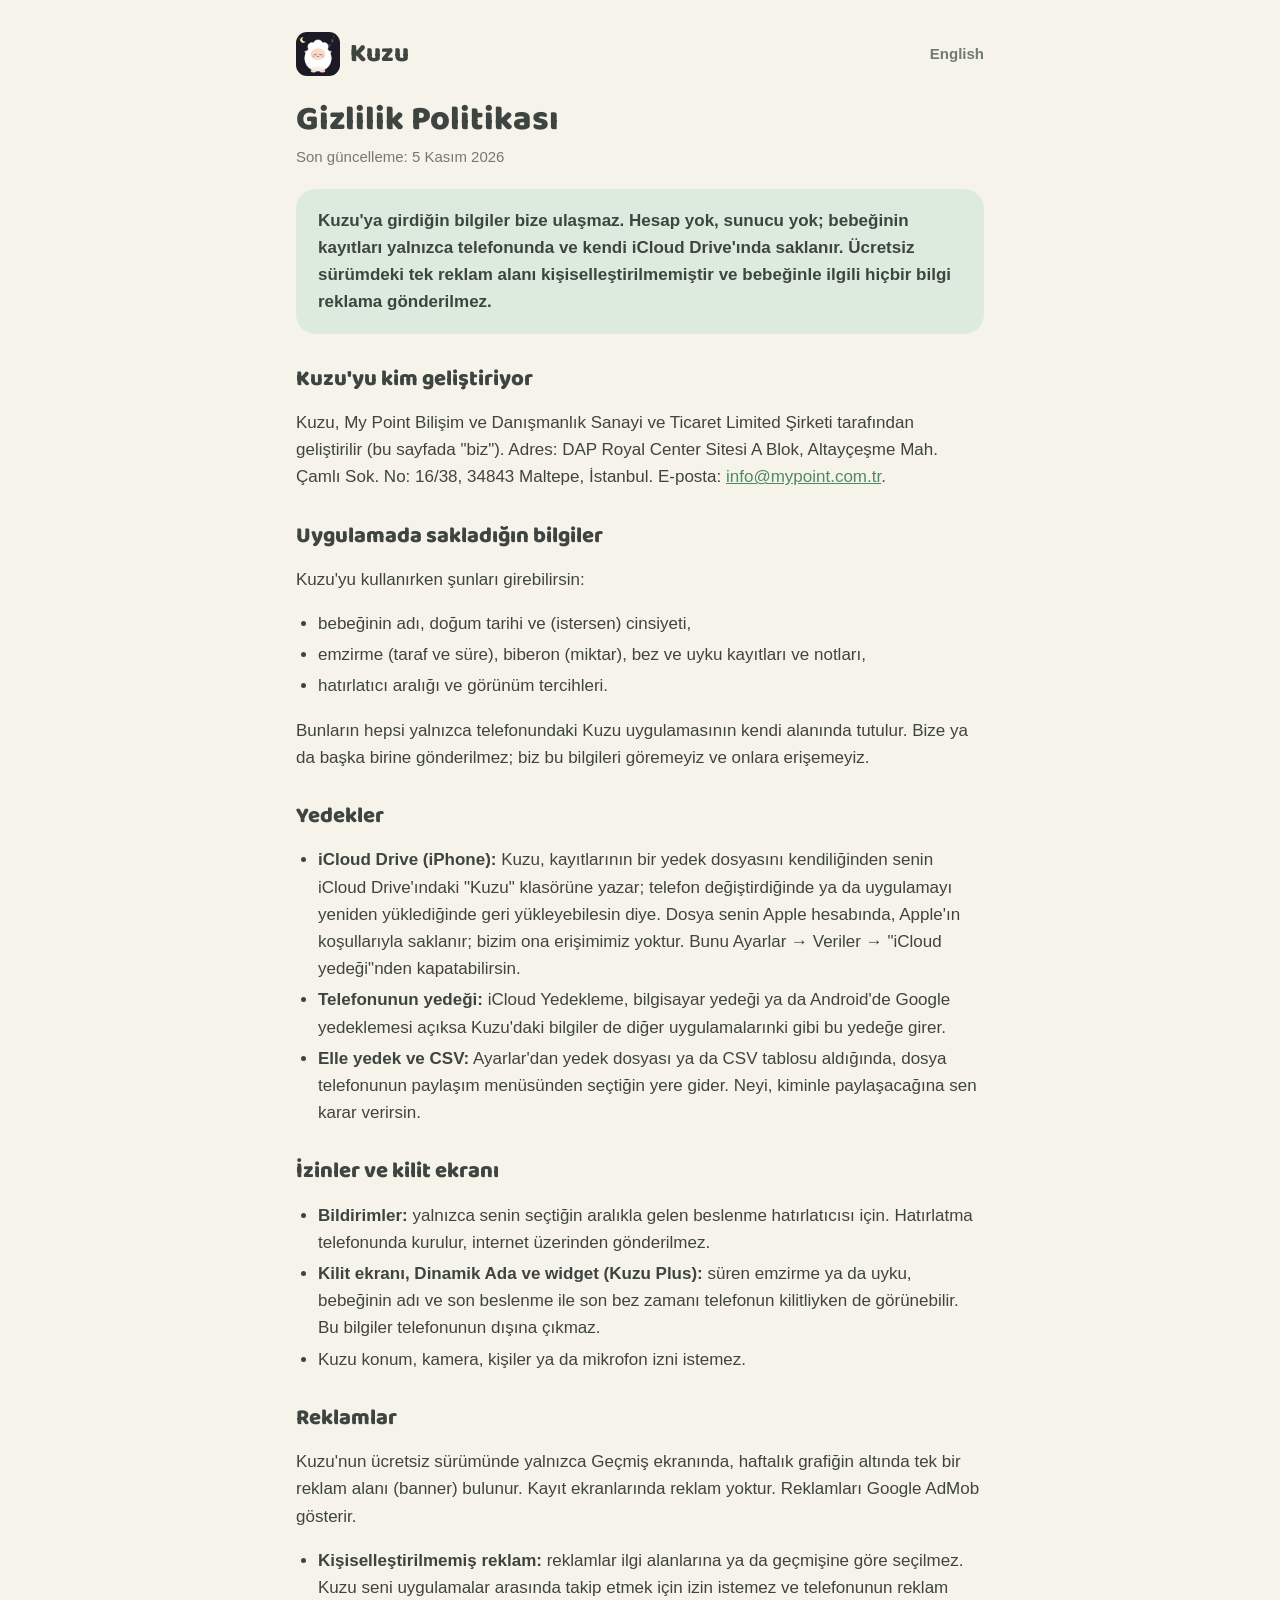
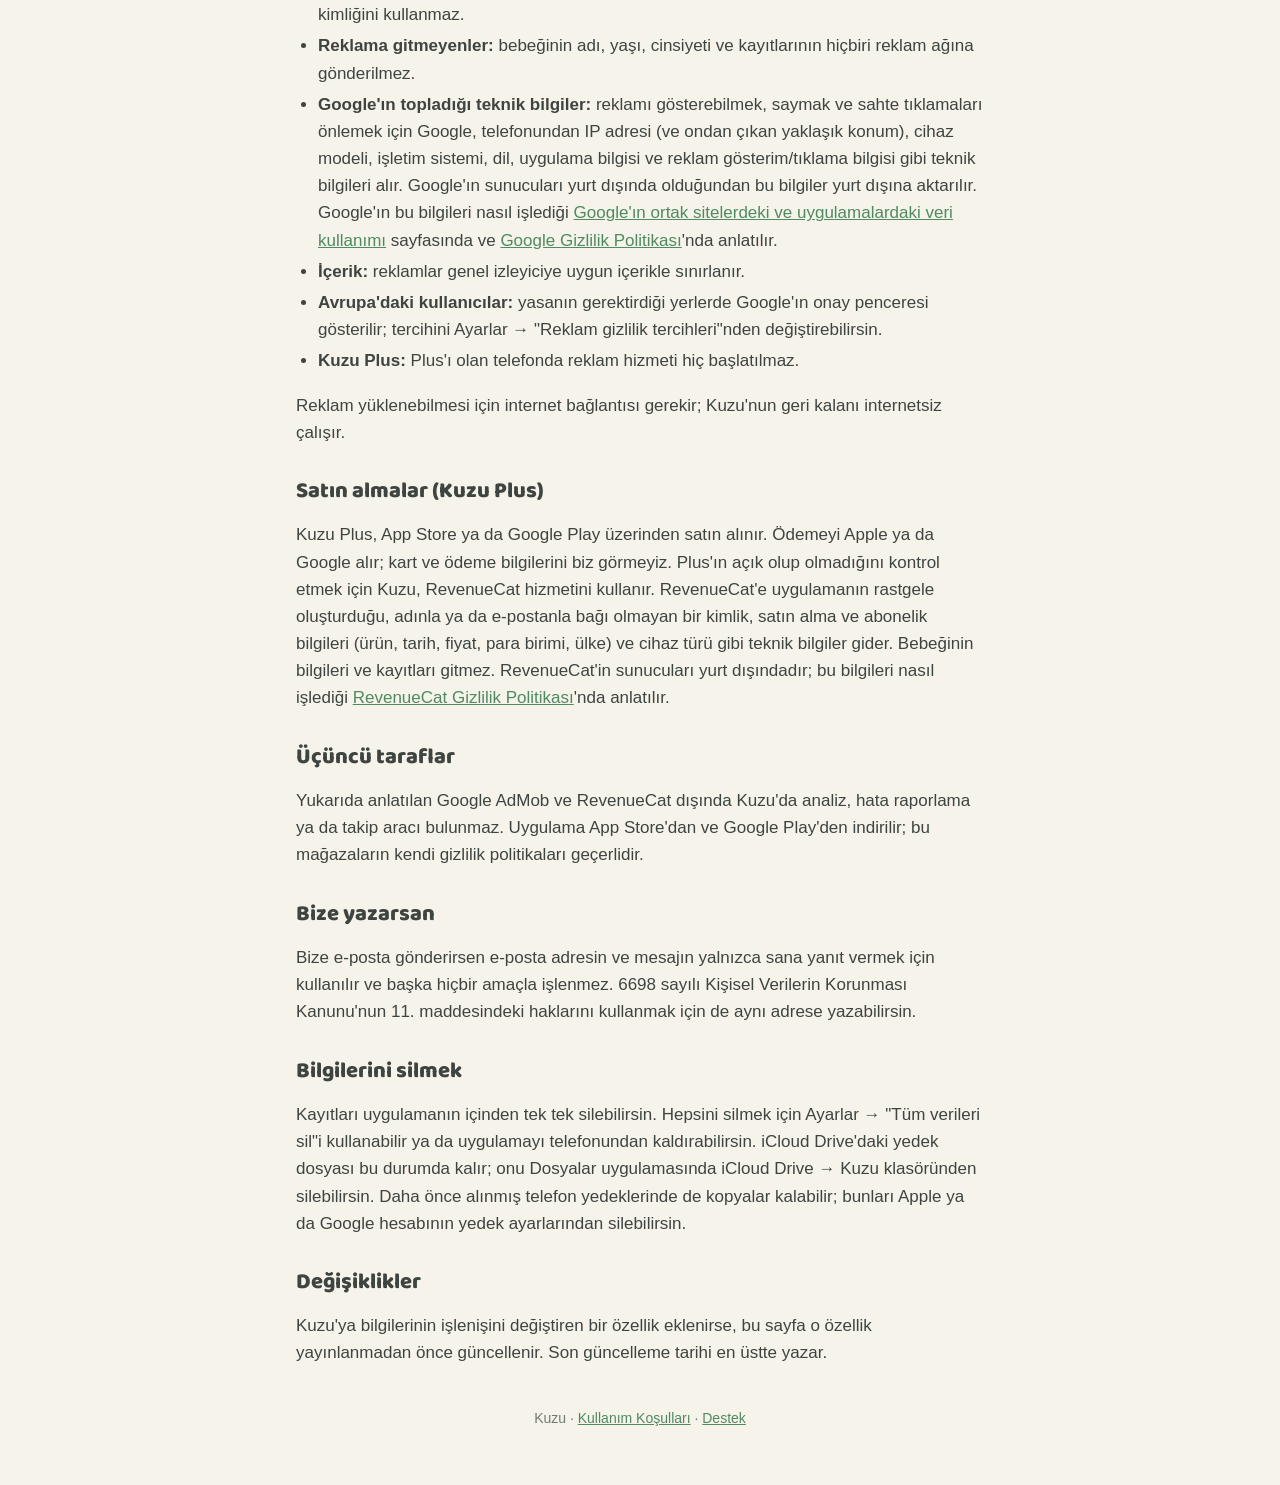
==== gizlilik/index.html @ 3d6c44f4 "feat: AdMob banner in History and the kuzu.mypoint.com.tr site - Ads (Kuzum's pattern): consent via " ====
<!doctype html>
<html lang="tr">
  <head>
    <meta charset="utf-8" />
    <meta name="viewport" content="width=device-width, initial-scale=1" />
    <title>Gizlilik Politikası · Kuzu</title>
    <meta name="description" content="Kuzu gizlilik politikası: bebeğinin kayıtları yalnızca telefonunda ve kendi iCloud'unda saklanır." />
    <link rel="icon" href="../favicon.png" />
    <link rel="stylesheet" href="../style.css" />
    <link rel="alternate" hreflang="en" href="/en/privacy/" />
  </head>
  <body>
    <main>
      <header>
        <a class="brand" href="/"><img src="../icon.png" alt="" />Kuzu</a>
        <a class="lang" href="/en/privacy/" lang="en">English</a>
      </header>

      <h1>Gizlilik Politikası</h1>
      <p class="updated">Son güncelleme: 5 Kasım 2026</p>

      <p class="summary">
        Kuzu'ya girdiğin bilgiler bize ulaşmaz. Hesap yok, sunucu yok; bebeğinin kayıtları yalnızca telefonunda ve kendi iCloud
        Drive'ında saklanır. Ücretsiz sürümdeki tek reklam alanı kişiselleştirilmemiştir ve bebeğinle ilgili hiçbir bilgi reklama
        gönderilmez.
      </p>

      <h2>Kuzu'yu kim geliştiriyor</h2>
      <p>
        Kuzu, My Point Bilişim ve Danışmanlık Sanayi ve Ticaret Limited Şirketi tarafından geliştirilir (bu sayfada "biz"). Adres: DAP
        Royal Center Sitesi A Blok, Altayçeşme Mah. Çamlı Sok. No: 16/38, 34843 Maltepe, İstanbul. E-posta:
        <a href="mailto:info@mypoint.com.tr">info@mypoint.com.tr</a>.
      </p>

      <h2>Uygulamada sakladığın bilgiler</h2>
      <p>Kuzu'yu kullanırken şunları girebilirsin:</p>
      <ul>
        <li>bebeğinin adı, doğum tarihi ve (istersen) cinsiyeti,</li>
        <li>emzirme (taraf ve süre), biberon (miktar), bez ve uyku kayıtları ve notları,</li>
        <li>hatırlatıcı aralığı ve görünüm tercihleri.</li>
      </ul>
      <p>
        Bunların hepsi yalnızca telefonundaki Kuzu uygulamasının kendi alanında tutulur. Bize ya da başka birine gönderilmez; biz bu
        bilgileri göremeyiz ve onlara erişemeyiz.
      </p>

      <h2>Yedekler</h2>
      <ul>
        <li>
          <strong>iCloud Drive (iPhone):</strong> Kuzu, kayıtlarının bir yedek dosyasını kendiliğinden senin iCloud Drive'ındaki
          "Kuzu" klasörüne yazar; telefon değiştirdiğinde ya da uygulamayı yeniden yüklediğinde geri yükleyebilesin diye. Dosya senin
          Apple hesabında, Apple'ın koşullarıyla saklanır; bizim ona erişimimiz yoktur. Bunu Ayarlar → Veriler → "iCloud yedeği"nden
          kapatabilirsin.
        </li>
        <li>
          <strong>Telefonunun yedeği:</strong> iCloud Yedekleme, bilgisayar yedeği ya da Android'de Google yedeklemesi açıksa Kuzu'daki
          bilgiler de diğer uygulamalarınki gibi bu yedeğe girer.
        </li>
        <li>
          <strong>Elle yedek ve CSV:</strong> Ayarlar'dan yedek dosyası ya da CSV tablosu aldığında, dosya telefonunun paylaşım
          menüsünden seçtiğin yere gider. Neyi, kiminle paylaşacağına sen karar verirsin.
        </li>
      </ul>

      <h2>İzinler ve kilit ekranı</h2>
      <ul>
        <li>
          <strong>Bildirimler:</strong> yalnızca senin seçtiğin aralıkla gelen beslenme hatırlatıcısı için. Hatırlatma telefonunda
          kurulur, internet üzerinden gönderilmez.
        </li>
        <li>
          <strong>Kilit ekranı, Dinamik Ada ve widget (Kuzu Plus):</strong> süren emzirme ya da uyku, bebeğinin adı ve son beslenme ile
          son bez zamanı telefonun kilitliyken de görünebilir. Bu bilgiler telefonunun dışına çıkmaz.
        </li>
        <li>Kuzu konum, kamera, kişiler ya da mikrofon izni istemez.</li>
      </ul>

      <h2>Reklamlar</h2>
      <p>
        Kuzu'nun ücretsiz sürümünde yalnızca Geçmiş ekranında, haftalık grafiğin altında tek bir reklam alanı (banner) bulunur. Kayıt
        ekranlarında reklam yoktur. Reklamları Google AdMob gösterir.
      </p>
      <ul>
        <li>
          <strong>Kişiselleştirilmemiş reklam:</strong> reklamlar ilgi alanlarına ya da geçmişine göre seçilmez. Kuzu seni uygulamalar
          arasında takip etmek için izin istemez ve telefonunun reklam kimliğini kullanmaz.
        </li>
        <li>
          <strong>Reklama gitmeyenler:</strong> bebeğinin adı, yaşı, cinsiyeti ve kayıtlarının hiçbiri reklam ağına gönderilmez.
        </li>
        <li>
          <strong>Google'ın topladığı teknik bilgiler:</strong> reklamı gösterebilmek, saymak ve sahte tıklamaları önlemek için Google,
          telefonundan IP adresi (ve ondan çıkan yaklaşık konum), cihaz modeli, işletim sistemi, dil, uygulama bilgisi ve reklam
          gösterim/tıklama bilgisi gibi teknik bilgileri alır. Google'ın sunucuları yurt dışında olduğundan bu bilgiler yurt dışına
          aktarılır. Google'ın bu bilgileri nasıl işlediği
          <a href="https://policies.google.com/technologies/partner-sites?hl=tr">Google'ın ortak sitelerdeki ve uygulamalardaki veri
          kullanımı</a> sayfasında ve <a href="https://policies.google.com/privacy?hl=tr">Google Gizlilik Politikası</a>'nda
          anlatılır.
        </li>
        <li><strong>İçerik:</strong> reklamlar genel izleyiciye uygun içerikle sınırlanır.</li>
        <li>
          <strong>Avrupa'daki kullanıcılar:</strong> yasanın gerektirdiği yerlerde Google'ın onay penceresi gösterilir; tercihini
          Ayarlar → "Reklam gizlilik tercihleri"nden değiştirebilirsin.
        </li>
        <li><strong>Kuzu Plus:</strong> Plus'ı olan telefonda reklam hizmeti hiç başlatılmaz.</li>
      </ul>
      <p>Reklam yüklenebilmesi için internet bağlantısı gerekir; Kuzu'nun geri kalanı internetsiz çalışır.</p>

      <h2>Satın almalar (Kuzu Plus)</h2>
      <p>
        Kuzu Plus, App Store ya da Google Play üzerinden satın alınır. Ödemeyi Apple ya da Google alır; kart ve ödeme bilgilerini biz
        görmeyiz. Plus'ın açık olup olmadığını kontrol etmek için Kuzu, RevenueCat hizmetini kullanır. RevenueCat'e uygulamanın rastgele
        oluşturduğu, adınla ya da e-postanla bağı olmayan bir kimlik, satın alma ve abonelik bilgileri (ürün, tarih, fiyat, para
        birimi, ülke) ve cihaz türü gibi teknik bilgiler gider. Bebeğinin bilgileri ve kayıtları gitmez. RevenueCat'in sunucuları yurt
        dışındadır; bu bilgileri nasıl işlediği <a href="https://www.revenuecat.com/privacy">RevenueCat Gizlilik Politikası</a>'nda
        anlatılır.
      </p>

      <h2>Üçüncü taraflar</h2>
      <p>
        Yukarıda anlatılan Google AdMob ve RevenueCat dışında Kuzu'da analiz, hata raporlama ya da takip aracı bulunmaz. Uygulama App
        Store'dan ve Google Play'den indirilir; bu mağazaların kendi gizlilik politikaları geçerlidir.
      </p>

      <h2>Bize yazarsan</h2>
      <p>
        Bize e-posta gönderirsen e-posta adresin ve mesajın yalnızca sana yanıt vermek için kullanılır ve başka hiçbir amaçla
        işlenmez. 6698 sayılı Kişisel Verilerin Korunması Kanunu'nun 11. maddesindeki haklarını kullanmak için de aynı adrese
        yazabilirsin.
      </p>

      <h2>Bilgilerini silmek</h2>
      <p>
        Kayıtları uygulamanın içinden tek tek silebilirsin. Hepsini silmek için Ayarlar → "Tüm verileri sil"i kullanabilir ya da
        uygulamayı telefonundan kaldırabilirsin. iCloud Drive'daki yedek dosyası bu durumda kalır; onu Dosyalar uygulamasında iCloud
        Drive → Kuzu klasöründen silebilirsin. Daha önce alınmış telefon yedeklerinde de kopyalar kalabilir; bunları Apple ya da Google
        hesabının yedek ayarlarından silebilirsin.
      </p>

      <h2>Değişiklikler</h2>
      <p>
        Kuzu'ya bilgilerinin işlenişini değiştiren bir özellik eklenirse, bu sayfa o özellik yayınlanmadan önce güncellenir. Son
        güncelleme tarihi en üstte yazar.
      </p>

      <footer>Kuzu · <a href="/kosullar/">Kullanım Koşulları</a> · <a href="/destek/">Destek</a></footer>
    </main>
  </body>
</html>
---- style.css ----
/* Kuzu's neutral sage palette (src/theme/colors.ts), night after dark like the app. The heading font
   is served from here, no font CDN. */
@font-face {
  font-family: 'Baloo 2';
  src: url('baloo2.woff') format('woff');
  font-weight: 800;
  font-display: swap;
}

:root {
  --background: #f6f3ea;
  --surface: #ffffff;
  --ink: #3e4540;
  --muted: #737a74;
  --accent: #4f8a62;
  --accent-soft: #dcebdd;
}

@media (prefers-color-scheme: dark) {
  :root {
    --background: #1c1a24;
    --surface: #262430;
    --ink: #e2e6df;
    --muted: #9a9fa0;
    --accent: #9cc3a4;
    --accent-soft: #2f3d33;
  }
}
* {
  box-sizing: border-box;
}

body {
  margin: 0;
  background: var(--background);
  color: var(--ink);
  font: 17px/1.6 -apple-system, BlinkMacSystemFont, 'Segoe UI', Roboto, sans-serif;
}

main {
  max-width: 720px;
  margin: 0 auto;
  padding: 32px 16px 56px;
}

header {
  display: flex;
  align-items: center;
  justify-content: space-between;
  gap: 12px;
  margin-bottom: 24px;
}

.brand {
  display: flex;
  align-items: center;
  gap: 10px;
  color: var(--ink);
  text-decoration: none;
  font: 800 26px/1 'Baloo 2', sans-serif;
}

.brand img {
  width: 44px;
  height: 44px;
  border-radius: 11px;
}

.lang {
  color: var(--muted);
  font-size: 15px;
  font-weight: 600;
  text-decoration: none;
}

h1,
h2 {
  font-family: 'Baloo 2', sans-serif;
  font-weight: 800;
  line-height: 1.2;
}

h1 {
  font-size: 34px;
  margin: 0 0 4px;
}

h2 {
  font-size: 22px;
  margin: 32px 0 8px;
}

.updated {
  color: var(--muted);
  font-size: 15px;
  margin: 0 0 20px;
}

.card {
  background: var(--surface);
  border-radius: 20px;
  padding: 20px 22px;
}

.summary {
  background: var(--accent-soft);
  border-radius: 20px;
  padding: 18px 22px;
  font-weight: 600;
}

a {
  color: var(--accent);
}

ul {
  padding-left: 22px;
}

li {
  margin: 4px 0;
}

details {
  background: var(--surface);
  border-radius: 16px;
  padding: 14px 18px;
  margin: 10px 0;
}

summary {
  cursor: pointer;
  font-weight: 700;
}

details p {
  margin: 10px 0 0;
}

.links {
  display: grid;
  gap: 12px;
  margin-top: 24px;
}

.links a {
  display: block;
  background: var(--surface);
  border-radius: 16px;
  padding: 16px 20px;
  color: var(--ink);
  font-weight: 700;
  text-decoration: none;
}

.hero {
  text-align: center;
  padding-top: 24px;
}

.hero img {
  width: 128px;
  height: 128px;
  border-radius: 30px;
}

.hero p {
  color: var(--muted);
}

footer {
  margin-top: 40px;
  color: var(--muted);
  font-size: 14px;
  text-align: center;
}
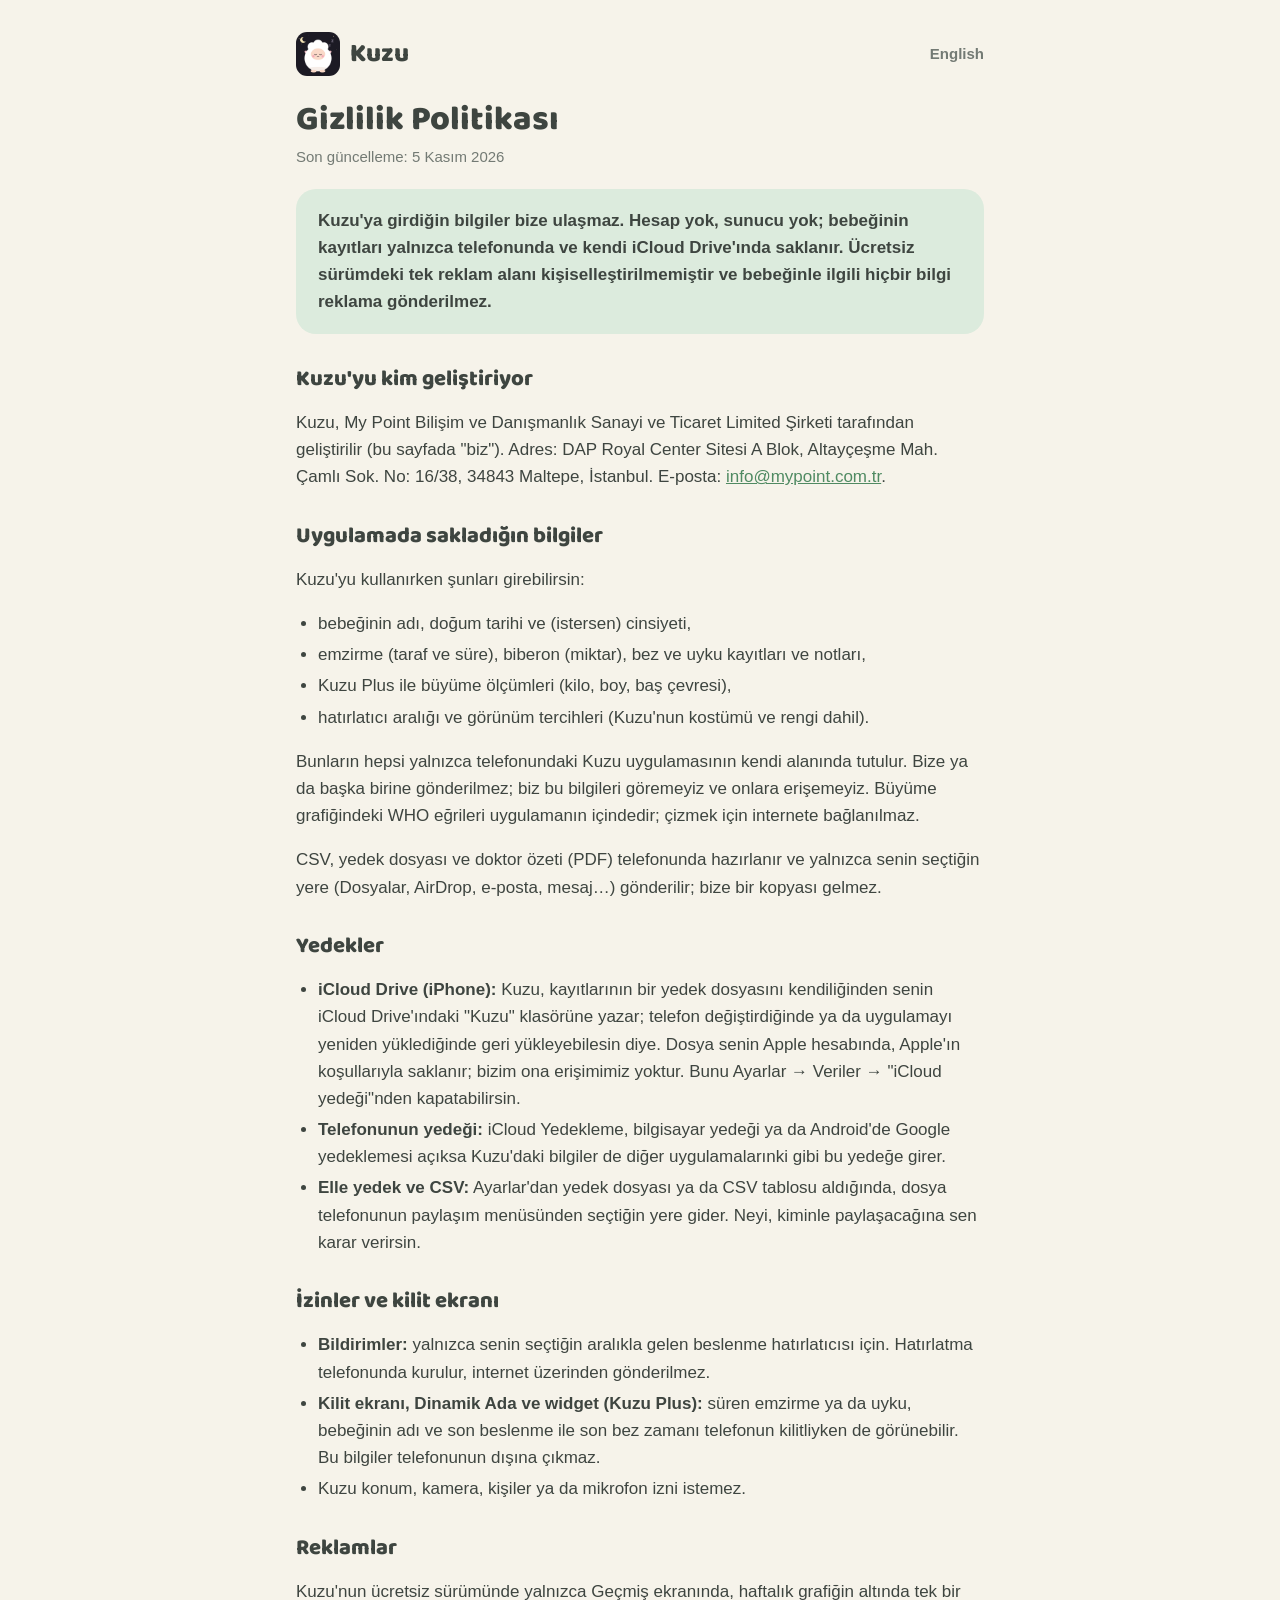
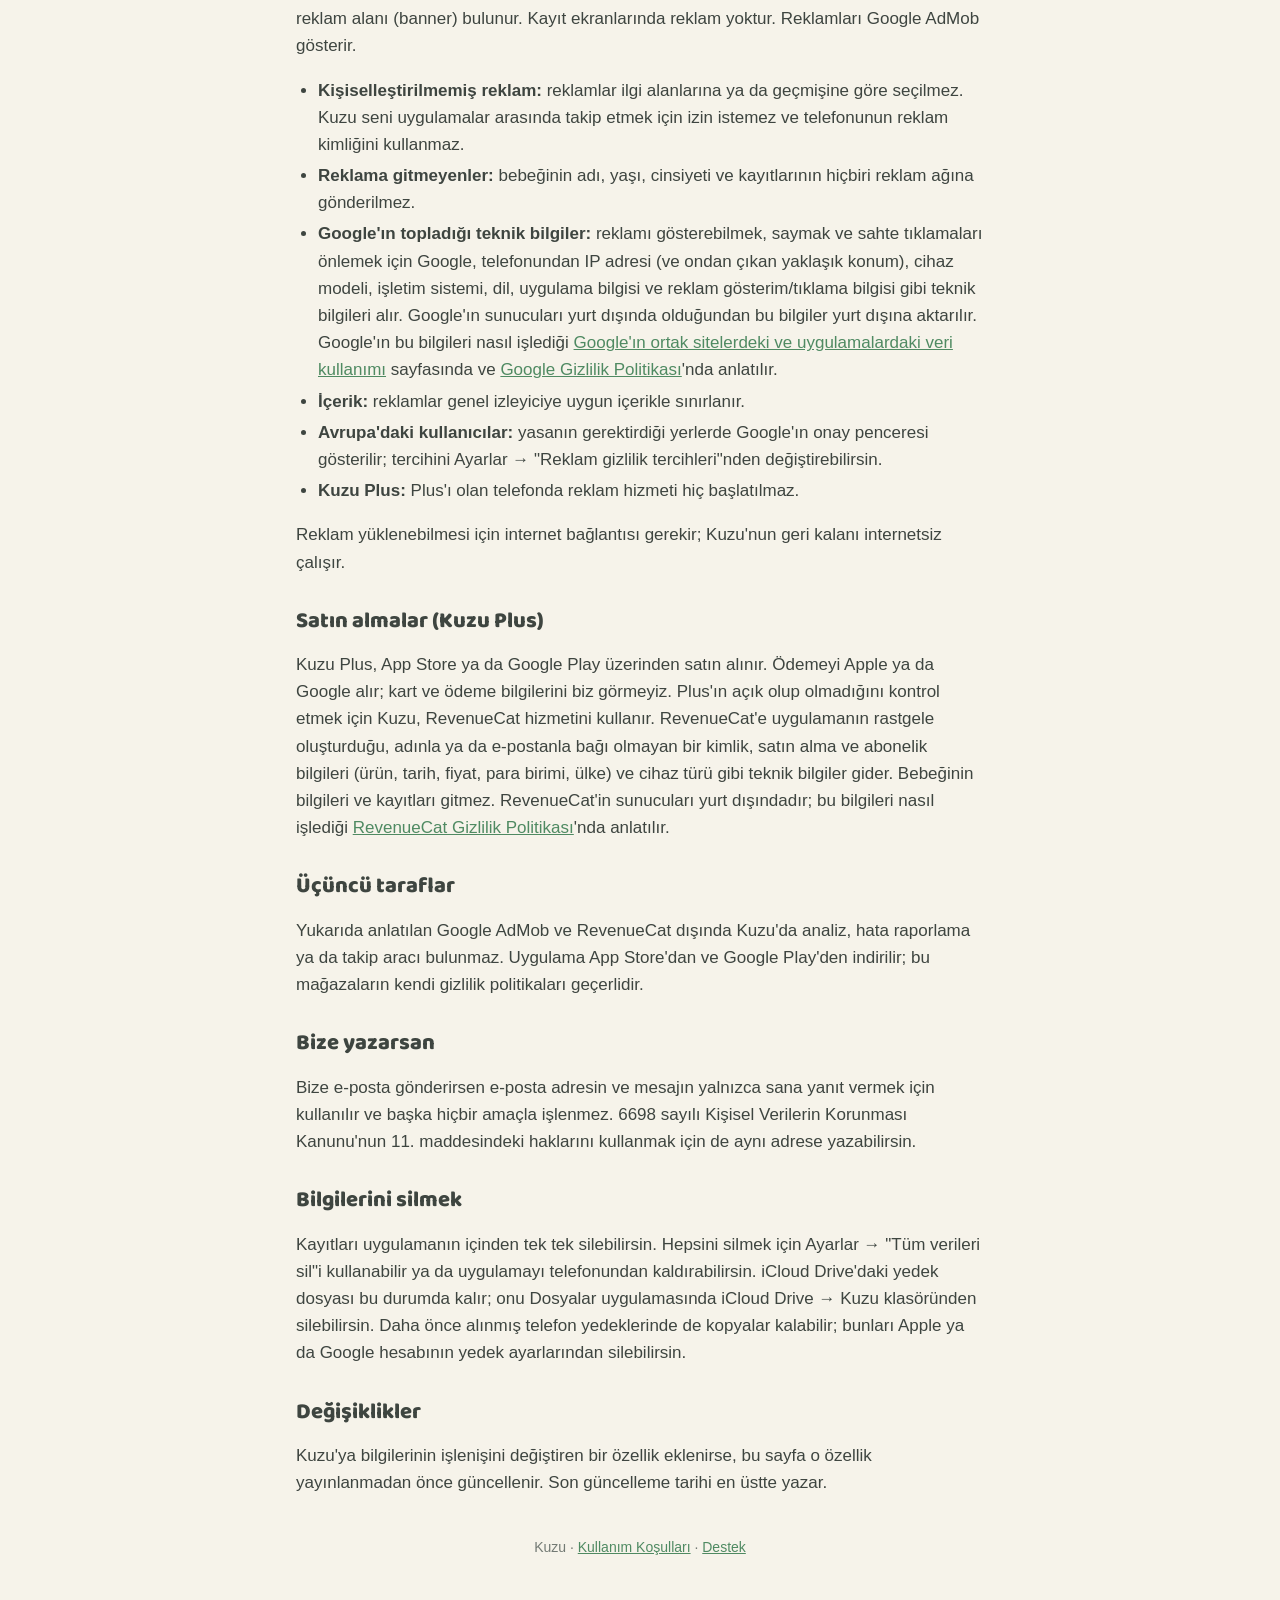
==== commit e630cdc1: "feat: outfits and colours, doctor summary PDF, growth with WHO curves - Plus colours (lavender, peac" ====
--- a/gizlilik/index.html
+++ b/gizlilik/index.html
@@ -37,11 +37,17 @@
       <ul>
         <li>bebeğinin adı, doğum tarihi ve (istersen) cinsiyeti,</li>
         <li>emzirme (taraf ve süre), biberon (miktar), bez ve uyku kayıtları ve notları,</li>
-        <li>hatırlatıcı aralığı ve görünüm tercihleri.</li>
+        <li>Kuzu Plus ile büyüme ölçümleri (kilo, boy, baş çevresi),</li>
+        <li>hatırlatıcı aralığı ve görünüm tercihleri (Kuzu'nun kostümü ve rengi dahil).</li>
       </ul>
       <p>
         Bunların hepsi yalnızca telefonundaki Kuzu uygulamasının kendi alanında tutulur. Bize ya da başka birine gönderilmez; biz bu
-        bilgileri göremeyiz ve onlara erişemeyiz.
+        bilgileri göremeyiz ve onlara erişemeyiz. Büyüme grafiğindeki WHO eğrileri uygulamanın içindedir; çizmek için internete
+        bağlanılmaz.
+      </p>
+      <p>
+        CSV, yedek dosyası ve doktor özeti (PDF) telefonunda hazırlanır ve yalnızca senin seçtiğin yere (Dosyalar, AirDrop, e-posta,
+        mesaj…) gönderilir; bize bir kopyası gelmez.
       </p>
 
       <h2>Yedekler</h2>
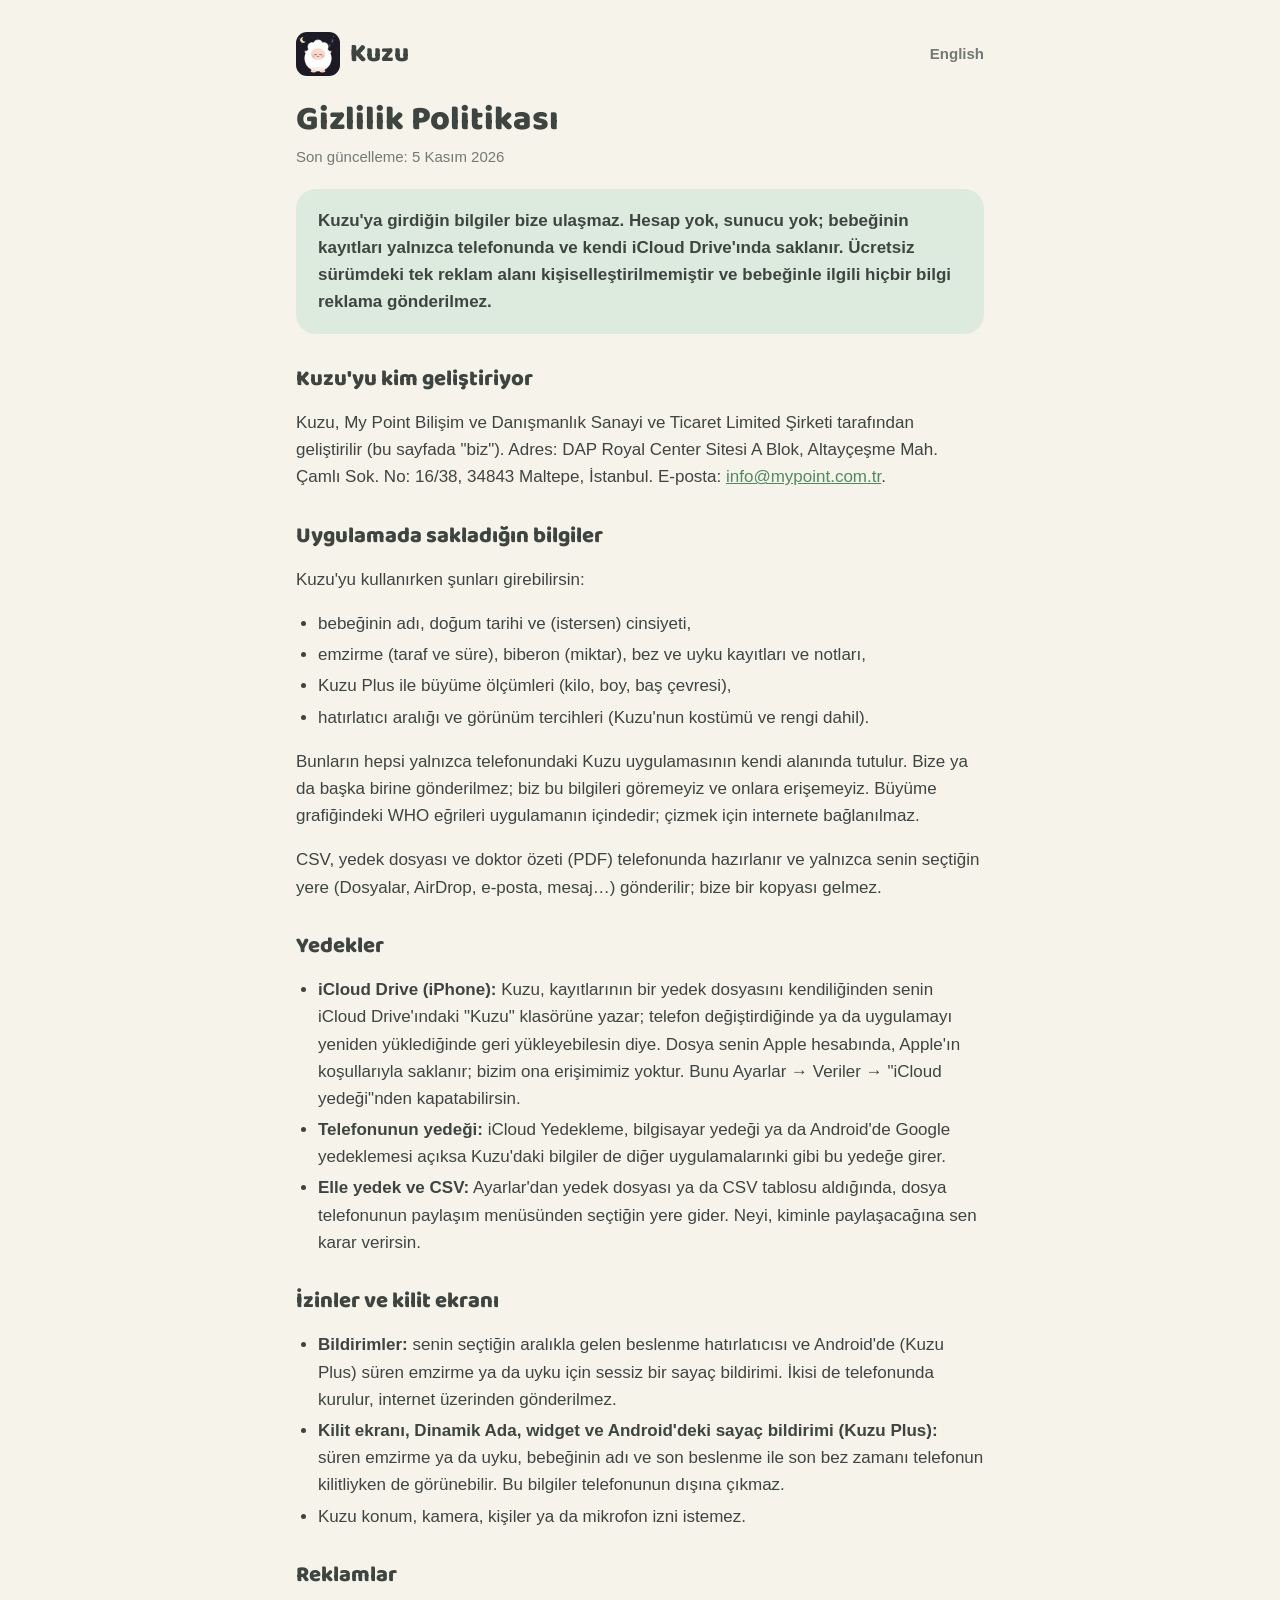
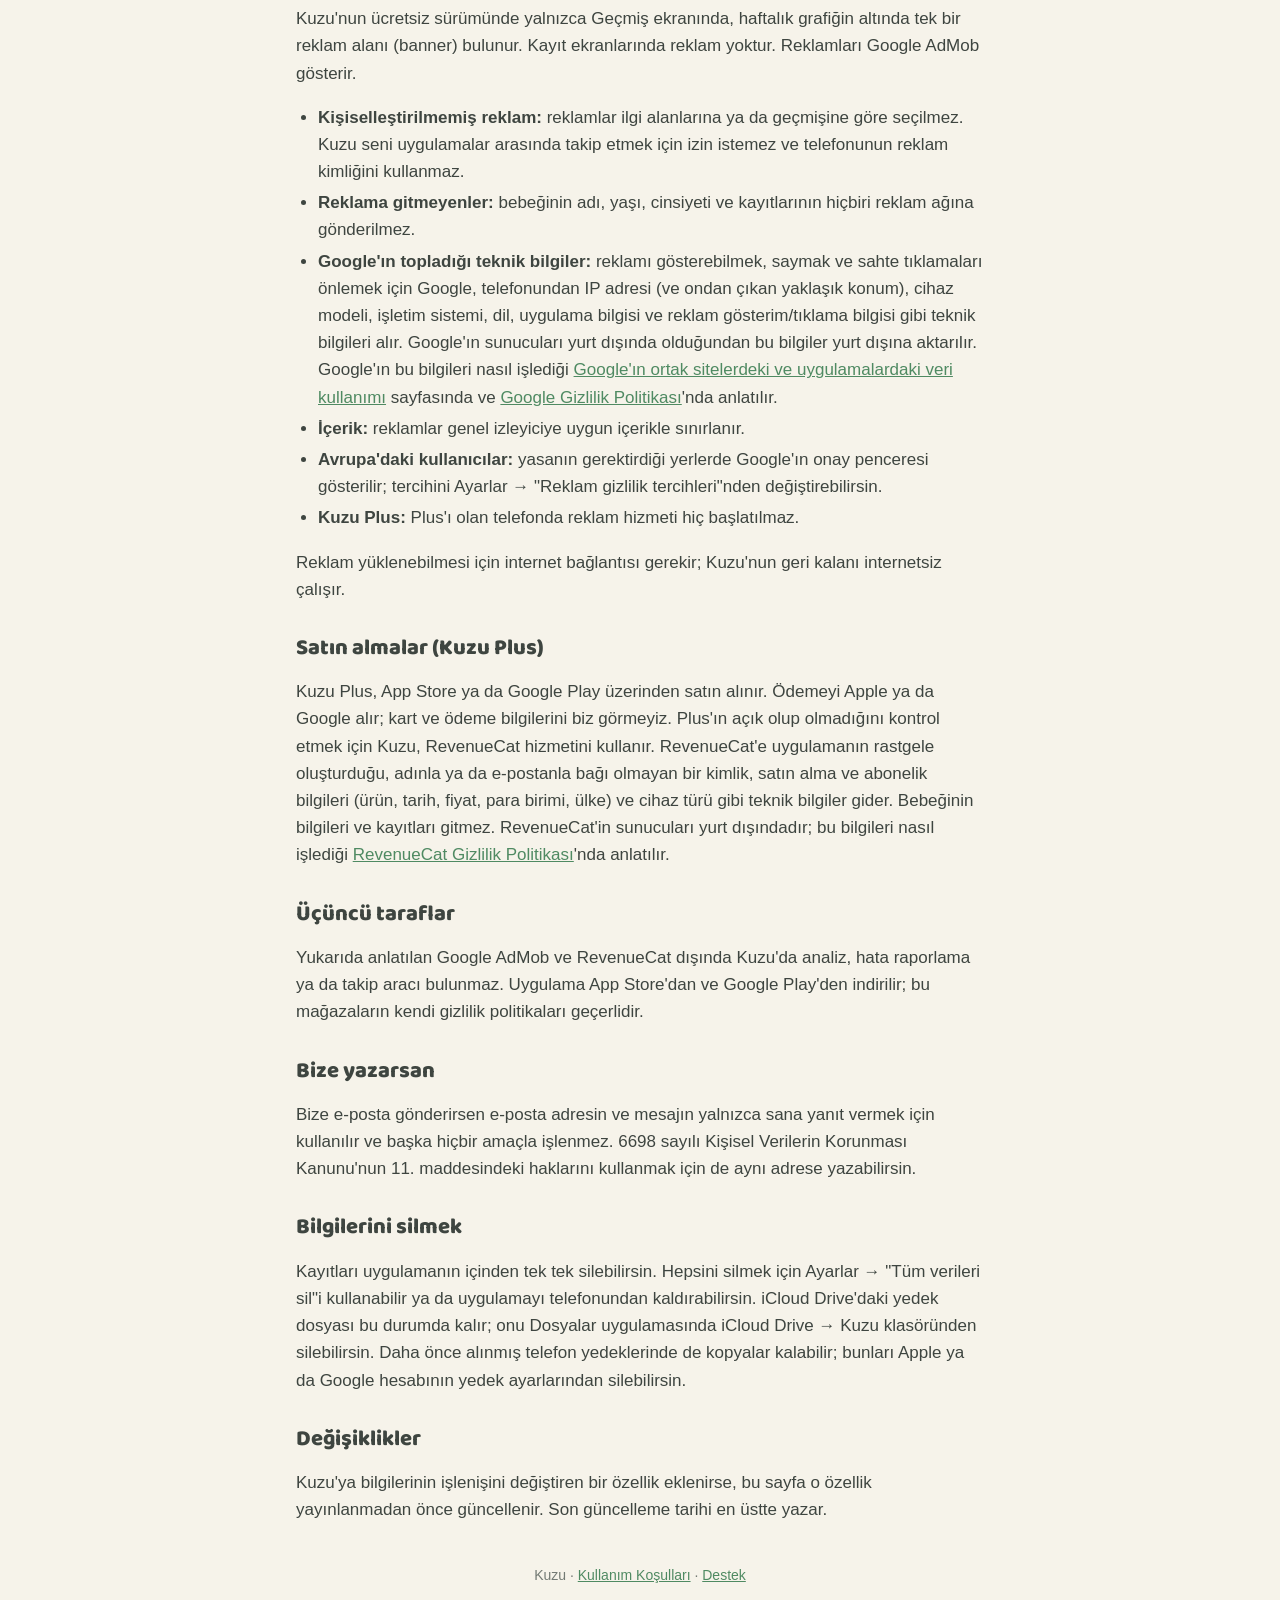
==== commit 4f548e19: "feat: Android support and the Android timer notification - First Android build: fix first-launch lin" ====
--- a/gizlilik/index.html
+++ b/gizlilik/index.html
@@ -71,11 +71,11 @@
       <h2>İzinler ve kilit ekranı</h2>
       <ul>
         <li>
-          <strong>Bildirimler:</strong> yalnızca senin seçtiğin aralıkla gelen beslenme hatırlatıcısı için. Hatırlatma telefonunda
-          kurulur, internet üzerinden gönderilmez.
+          <strong>Bildirimler:</strong> senin seçtiğin aralıkla gelen beslenme hatırlatıcısı ve Android'de (Kuzu Plus) süren emzirme
+          ya da uyku için sessiz bir sayaç bildirimi. İkisi de telefonunda kurulur, internet üzerinden gönderilmez.
         </li>
         <li>
-          <strong>Kilit ekranı, Dinamik Ada ve widget (Kuzu Plus):</strong> süren emzirme ya da uyku, bebeğinin adı ve son beslenme ile
+          <strong>Kilit ekranı, Dinamik Ada, widget ve Android'deki sayaç bildirimi (Kuzu Plus):</strong> süren emzirme ya da uyku, bebeğinin adı ve son beslenme ile
           son bez zamanı telefonun kilitliyken de görünebilir. Bu bilgiler telefonunun dışına çıkmaz.
         </li>
         <li>Kuzu konum, kamera, kişiler ya da mikrofon izni istemez.</li>
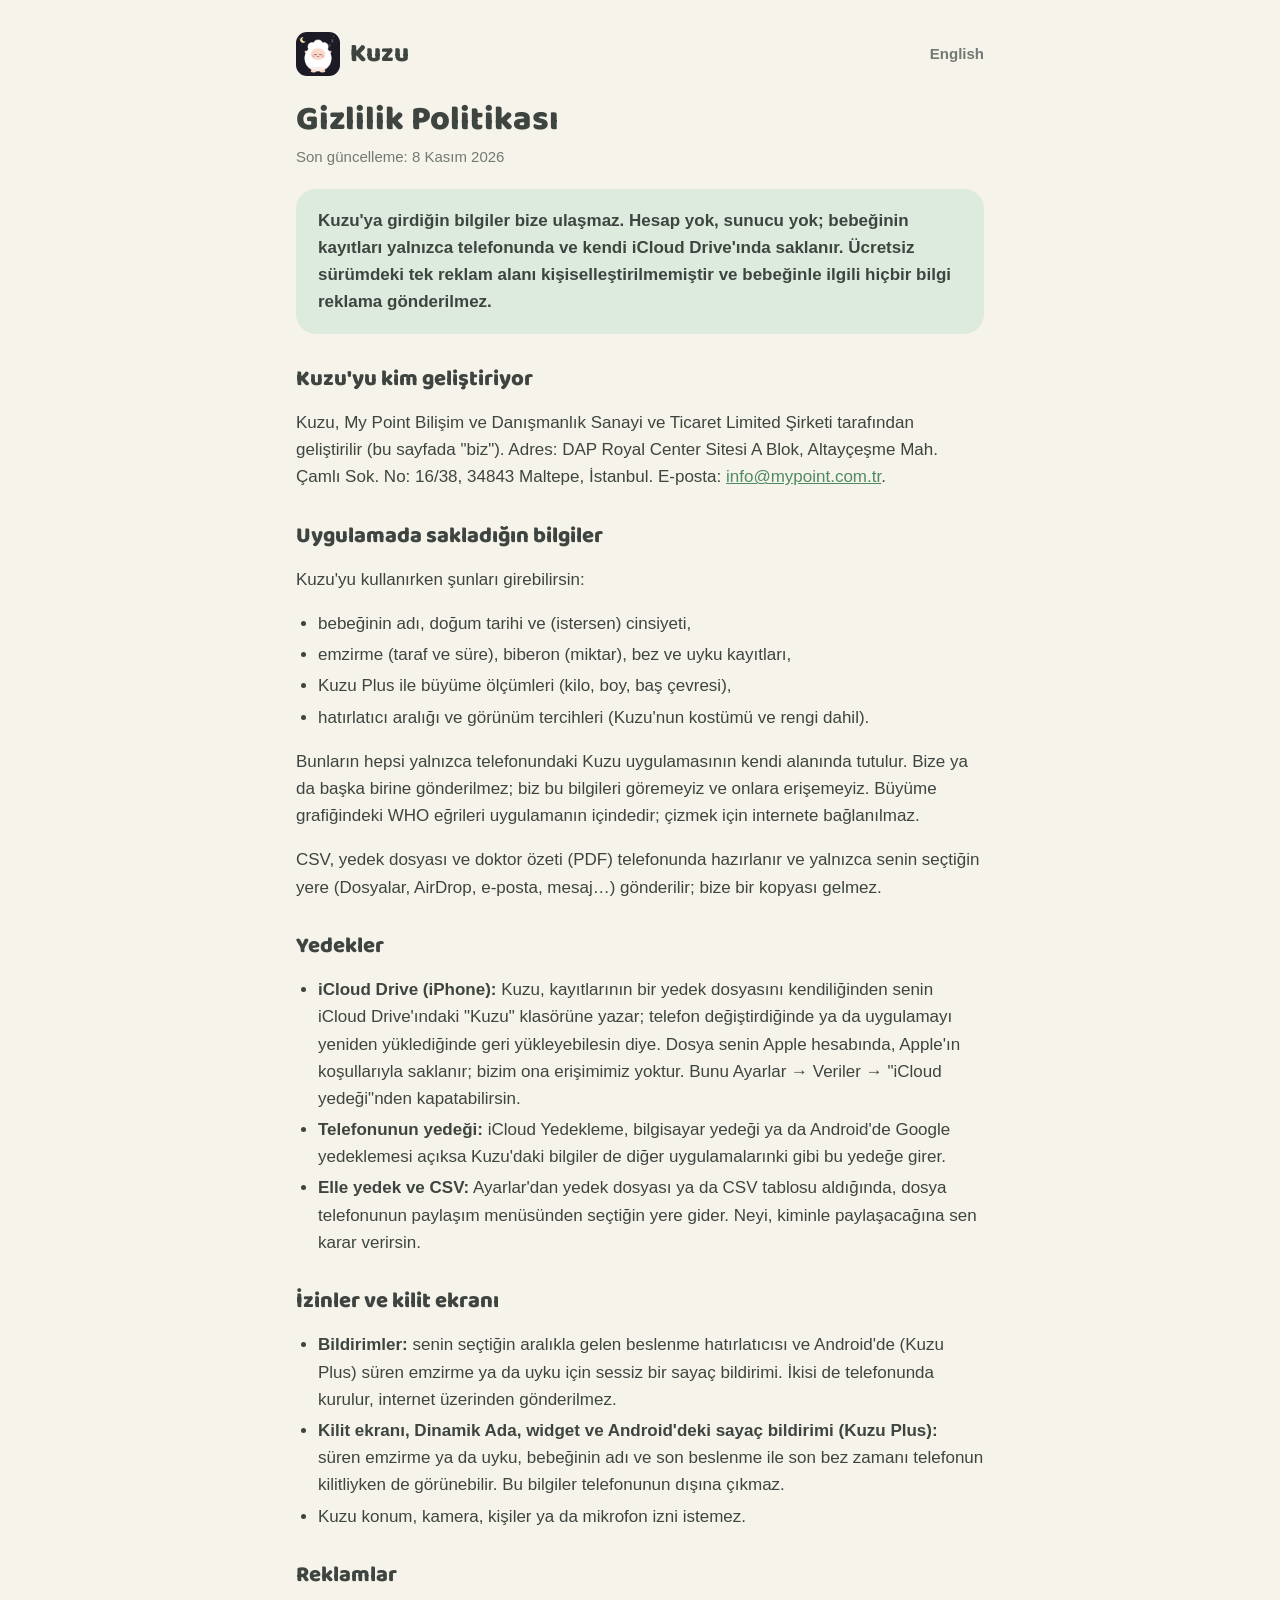
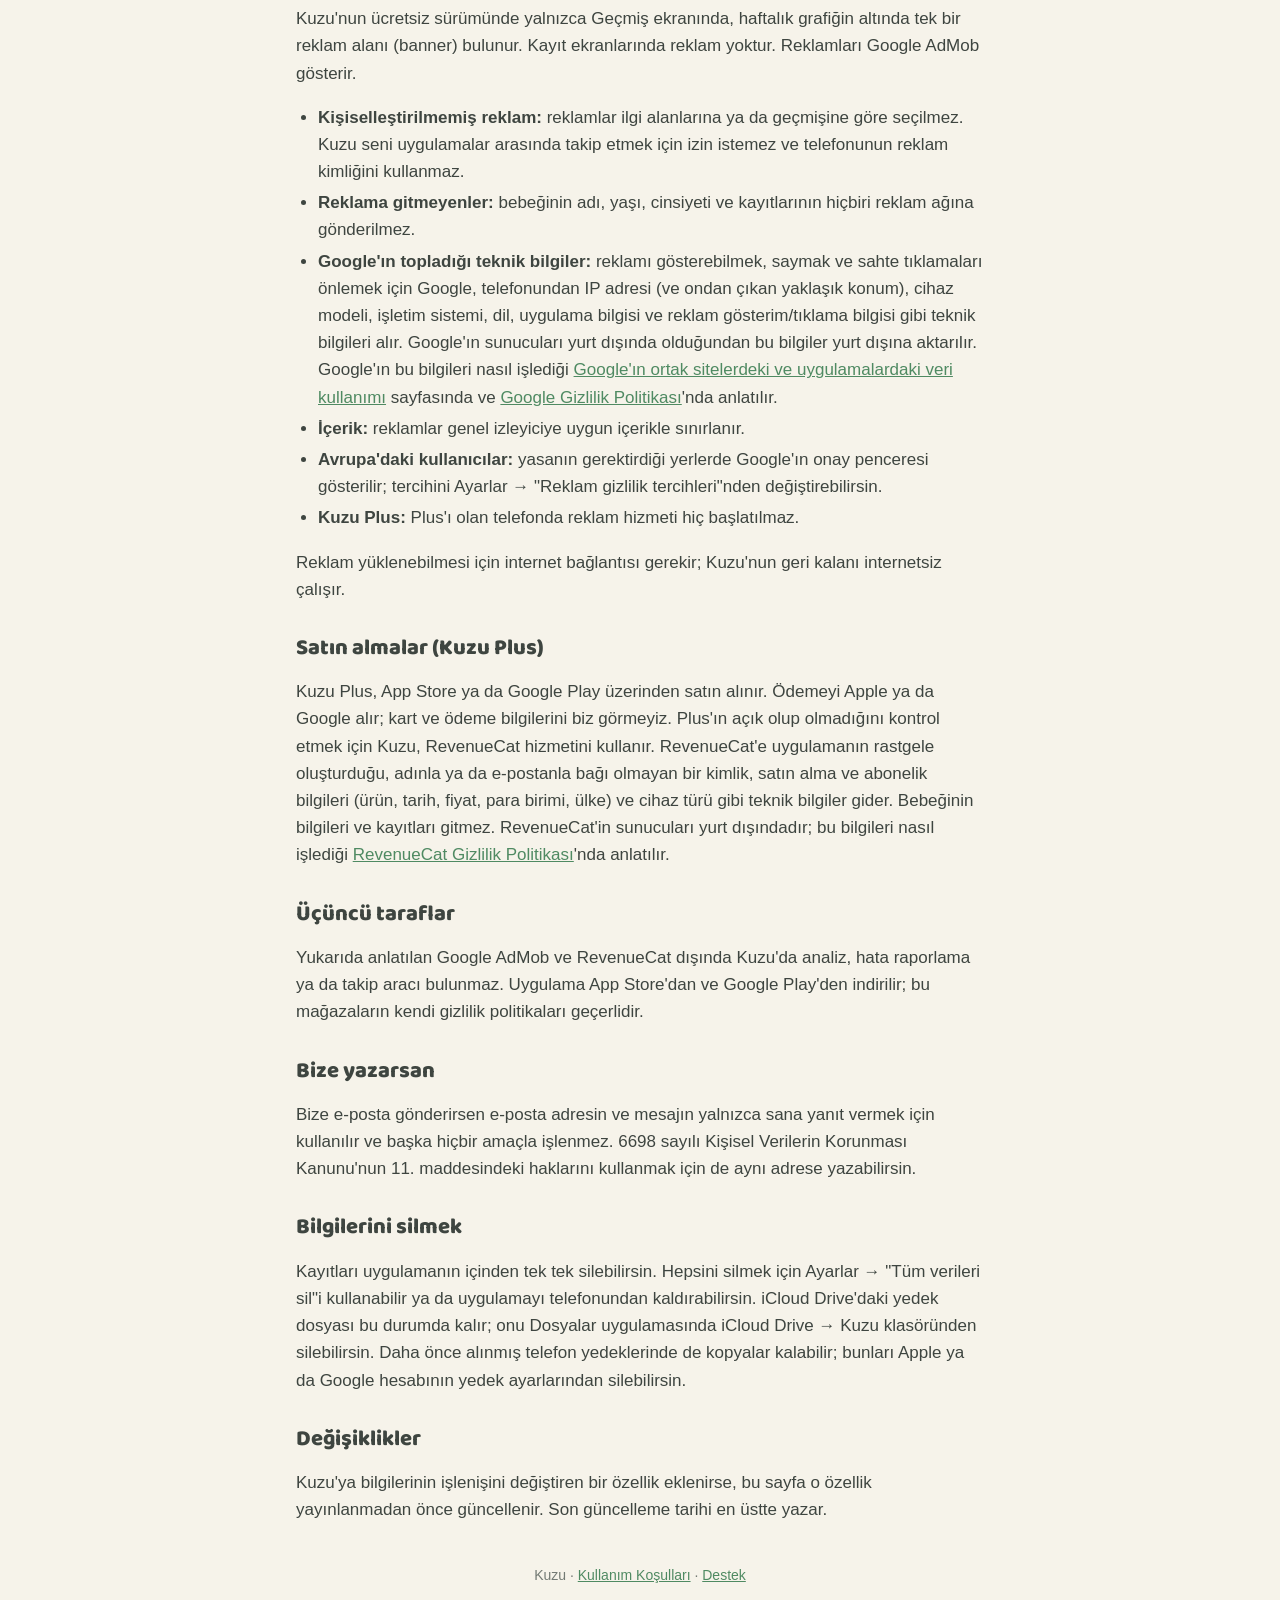
==== commit 31d70ed4: "fix: toast over modals, growth undo and chart label, site and privacy touch-ups - Toast draws in a f" ====
--- a/gizlilik/index.html
+++ b/gizlilik/index.html
@@ -17,7 +17,7 @@
       </header>
 
       <h1>Gizlilik Politikası</h1>
-      <p class="updated">Son güncelleme: 5 Kasım 2026</p>
+      <p class="updated">Son güncelleme: 8 Kasım 2026</p>
 
       <p class="summary">
         Kuzu'ya girdiğin bilgiler bize ulaşmaz. Hesap yok, sunucu yok; bebeğinin kayıtları yalnızca telefonunda ve kendi iCloud
@@ -36,7 +36,7 @@
       <p>Kuzu'yu kullanırken şunları girebilirsin:</p>
       <ul>
         <li>bebeğinin adı, doğum tarihi ve (istersen) cinsiyeti,</li>
-        <li>emzirme (taraf ve süre), biberon (miktar), bez ve uyku kayıtları ve notları,</li>
+        <li>emzirme (taraf ve süre), biberon (miktar), bez ve uyku kayıtları,</li>
         <li>Kuzu Plus ile büyüme ölçümleri (kilo, boy, baş çevresi),</li>
         <li>hatırlatıcı aralığı ve görünüm tercihleri (Kuzu'nun kostümü ve rengi dahil).</li>
       </ul>
